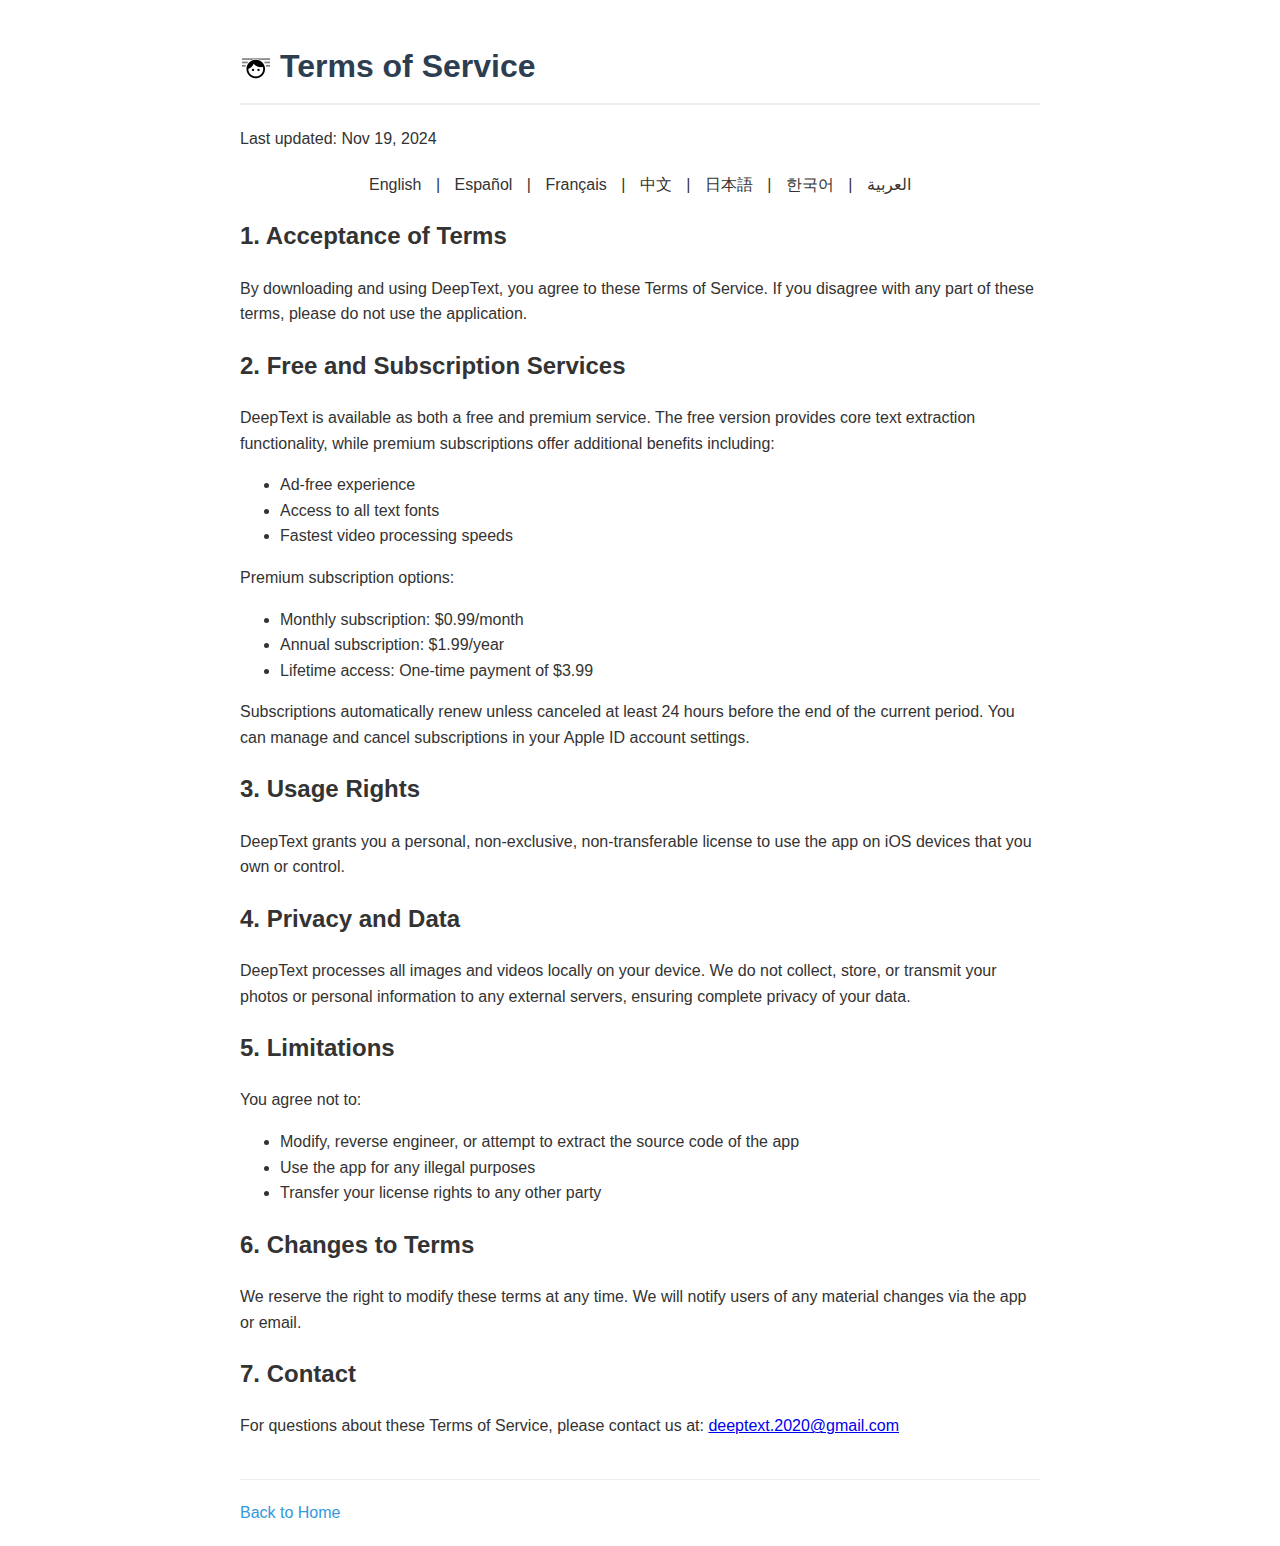
==== terms.html @ c1bb79d7 "fc" ====
<!DOCTYPE html>
<html lang="en">
<head>
    <meta charset="UTF-8">
    <meta name="viewport" content="width=device-width, initial-scale=1.0">
    <title>DeepText - Terms of Service</title>
    <link rel="icon" type="image/png" href="icon.png">
    <link rel="stylesheet" href="styles.css">
</head>
<body>
    <div class="container">
        <h1><img src="icon.png" alt="DeepText Icon" class="app-icon">Terms of Service</h1>
        <p>Last updated: Nov 19, 2024</p>

        <div class="language-links">
            <a href="#en" onclick="changeLanguage('en')">English</a> |
            <a href="#es" onclick="changeLanguage('es')">Español</a> |
            <a href="#fr" onclick="changeLanguage('fr')">Français</a> |
            <a href="#zh" onclick="changeLanguage('zh')">中文</a> |
            <a href="#ja" onclick="changeLanguage('ja')">日本語</a> |
            <a href="#ko" onclick="changeLanguage('ko')">한국어</a> |
            <a href="#ar" onclick="changeLanguage('ar')">العربية</a>
        </div>

        <!-- English content -->
        <div class="content" id="content-en">
            <h2>1. Acceptance of Terms</h2>
            <p>By downloading and using DeepText, you agree to these Terms of Service. If you disagree with any part of these terms, please do not use the application.</p>

            <h2>2. Free and Subscription Services</h2>
            <p>DeepText is available as both a free and premium service. The free version provides core text extraction functionality, while premium subscriptions offer additional benefits including:</p>
            <ul>
                <li>Ad-free experience</li>
                <li>Access to all text fonts</li>
                <li>Fastest video processing speeds</li>
            </ul>
            
            <p>Premium subscription options:</p>
            <ul>
                <li>Monthly subscription: $0.99/month</li>
                <li>Annual subscription: $1.99/year</li>
                <li>Lifetime access: One-time payment of $3.99</li>
            </ul>
            <p>Subscriptions automatically renew unless canceled at least 24 hours before the end of the current period. You can manage and cancel subscriptions in your Apple ID account settings.</p>

            <h2>3. Usage Rights</h2>
            <p>DeepText grants you a personal, non-exclusive, non-transferable license to use the app on iOS devices that you own or control.</p>

            <h2>4. Privacy and Data</h2>
            <p>DeepText processes all images and videos locally on your device. We do not collect, store, or transmit your photos or personal information to any external servers, ensuring complete privacy of your data.</p>

            <h2>5. Limitations</h2>
            <p>You agree not to:</p>
            <ul>
                <li>Modify, reverse engineer, or attempt to extract the source code of the app</li>
                <li>Use the app for any illegal purposes</li>
                <li>Transfer your license rights to any other party</li>
            </ul>

            <h2>6. Changes to Terms</h2>
            <p>We reserve the right to modify these terms at any time. We will notify users of any material changes via the app or email.</p>

            <h2>7. Contact</h2>
            <p>For questions about these Terms of Service, please contact us at: <a href="mailto:deeptext.2020@gmail.com">deeptext.2020@gmail.com</a></p>
        </div>

        <!-- Spanish content -->
        <div class="content" id="content-es" style="display: none">
            <h2>1. Aceptación de Términos</h2>
            <p>Al descargar y usar DeepText, aceptas estos Términos de Servicio. Si no estás de acuerdo con alguna parte de estos términos, por favor no uses la aplicación.</p>

            <h2>2. Servicios Gratuitos y de Suscripción</h2>
            <p>DeepText está disponible tanto como servicio gratuito como premium. La versión gratuita proporciona funcionalidad básica de extracción de texto, mientras que las suscripciones premium ofrecen beneficios adicionales que incluyen:</p>
            <ul>
                <li>Experiencia sin publicidad</li>
                <li>Acceso a todas las fuentes de texto</li>
                <li>Velocidades más rápidas de procesamiento de video</li>
            </ul>
            
            <p>Opciones de suscripción premium:</p>
            <ul>
                <li>Suscripción mensual: $0.99/mes</li>
                <li>Suscripción anual: $1.99/año</li>
                <li>Acceso de por vida: Pago único de $3.99</li>
            </ul>
            <p>Las suscripciones se renuevan automáticamente a menos que se cancelen al menos 24 horas antes del final del período actual. Puedes gestionar y cancelar las suscripciones en la configuración de tu cuenta de Apple ID.</p>

            <h2>3. Derechos de Uso</h2>
            <p>DeepText te otorga una licencia personal, no exclusiva e intransferible para usar la aplicación en dispositivos iOS que poseas o controles.</p>

            <h2>4. Privacidad y Datos</h2>
            <p>DeepText procesa todas las imágenes y videos localmente en tu dispositivo. No recopilamos, almacenamos ni transmitimos tus fotos o información personal a ningún servidor externo, garantizando la privacidad total de tus datos.</p>

            <h2>5. Limitaciones</h2>
            <p>Aceptas no:</p>
            <ul>
                <li>Modificar, realizar ingeniería inversa o intentar extraer el código fuente de la aplicación</li>
                <li>Usar la aplicación para fines ilegales</li>
                <li>Transferir tus derechos de licencia a terceros</li>
            </ul>

            <h2>6. Cambios en los Términos</h2>
            <p>Nos reservamos el derecho de modificar estos términos en cualquier momento. Notificaremos a los usuarios sobre cualquier cambio importante a través de la aplicación o correo electrónico.</p>

            <h2>7. Contacto</h2>
            <p>Para preguntas sobre estos Términos de Servicio, contáctanos en: <a href="mailto:deeptext.2020@gmail.com">deeptext.2020@gmail.com</a></p>
        </div>

        <!-- French content -->
        <div class="content" id="content-fr" style="display: none">
            <h2>1. Acceptation des Conditions</h2>
            <p>En téléchargeant et en utilisant DeepText, vous acceptez ces Conditions d'Utilisation. Si vous n'êtes pas d'accord avec une partie de ces conditions, veuillez ne pas utiliser l'application.</p>

            <h2>2. Services Gratuits et Abonnements</h2>
            <p>DeepText est disponible en version gratuite et premium. La version gratuite offre des fonctionnalités de base d'extraction de texte, tandis que les abonnements premium offrent des avantages supplémentaires, notamment :</p>
            <ul>
                <li>Expérience sans publicité</li>
                <li>Accès à toutes les polices de texte</li>
                <li>Vitesses de traitement vidéo les plus rapides</li>
            </ul>
            
            <p>Options d'abonnement premium :</p>
            <ul>
                <li>Abonnement mensuel : 0,99$/mois</li>
                <li>Abonnement annuel : 1,99$/an</li>
                <li>Accès à vie : Paiement unique de 3,99$</li>
            </ul>
            <p>Les abonnements se renouvellent automatiquement sauf annulation au moins 24 heures avant la fin de la période en cours. Vous pouvez gérer et annuler les abonnements dans les paramètres de votre compte Apple ID.</p>

            <h2>3. Droits d'Utilisation</h2>
            <p>DeepText vous accorde une licence personnelle, non exclusive et non transférable pour utiliser l'application sur les appareils iOS que vous possédez ou contrôlez.</p>

            <h2>4. Confidentialité et Données</h2>
            <p>DeepText traite toutes les images et vidéos localement sur votre appareil. Nous ne collectons, ne stockons ni ne transmettons vos photos ou informations personnelles à des serveurs externes, garantissant ainsi la confidentialité totale de vos données.</p>

            <h2>5. Limitations</h2>
            <p>Vous acceptez de ne pas :</p>
            <ul>
                <li>Modifier, faire de l'ingénierie inverse ou tenter d'extraire le code source de l'application</li>
                <li>Utiliser l'application à des fins illégales</li>
                <li>Transférer vos droits de licence à un tiers</li>
            </ul>

            <h2>6. Modifications des Conditions</h2>
            <p>Nous nous réservons le droit de modifier ces conditions à tout moment. Nous informerons les utilisateurs de tout changement important via l'application ou par email.</p>

            <h2>7. Contact</h2>
            <p>Pour toute question concernant ces Conditions d'Utilisation, veuillez nous contacter à : <a href="mailto:deeptext.2020@gmail.com">deeptext.2020@gmail.com</a></p>
        </div>

        <!-- Chinese content -->
        <div class="content" id="content-zh" style="display: none">
            <h2>1. 条款接受</h2>
            <p>下载并使用DeepText即表示您同意这些服务条款。如果您不同意这些条款的任何部分，请不要使用本应用程序。</p>

            <h2>2. 免费和订阅服务</h2>
            <p>DeepText提供免费和高级服务。免费版本提供核心文本提取功能，而高级订阅则提供额外优势，包括：</p>
            <ul>
                <li>无广告体验</li>
                <li>访问所有文本字体</li>
                <li>最快的视频处理速度</li>
            </ul>
            
            <p>高级订阅选项：</p>
            <ul>
                <li>月度订阅：$0.99/月</li>
                <li>年度订阅：$1.99/年</li>
                <li>终身访问：一次性支付$3.99</li>
            </ul>
            <p>订阅会自动续订，除非在当前期限结束前至少24小时取消。您可以在Apple ID账户设置中管理和取消订阅。</p>

            <h2>3. 使用权限</h2>
            <p>DeepText授予您个人的、非独占的、不可转让的许可，以在您拥有或控制的iOS设备上使用该应用程序。</p>

            <h2>4. 隐私和数据</h2>
            <p>DeepText在您的设备上本地处理所有图像和视频。我们不会收集、存储或传输您的照片或个人信息到任何���部服务器，确保您的数据完全私密。</p>

            <h2>5. 限制</h2>
            <p>您同意不会：</p>
            <ul>
                <li>修改、反向工程或试图提取应用程序的源代码</li>
                <li>将应用程序用于任何非法目的</li>
                <li>将您的许可权转让给任何其他方</li>
            </ul>

            <h2>6. 条款变更</h2>
            <p>我们保留随时修改这些条款的权利。我们将通过应用程序或电子邮件通知用户任何重大变更。</p>

            <h2>7. 联系方式</h2>
            <p>如对这些服务条款有任何疑问，请联系我们：<a href="mailto:deeptext.2020@gmail.com">deeptext.2020@gmail.com</a></p>
        </div>

        <!-- Japanese content -->
        <div class="content" id="content-ja" style="display: none">
            <h2>1. 利用規約の同意</h2>
            <p>DeepTextをダウンロードし使用することで、これらの利用規約に同意したことになります。これらの規約のいずれかの部分に同意できない場合は、アプリケーションを使用しないでください。</p>

            <h2>2. 無料サービスとサブスクリプション</h2>
            <p>DeepTextは無料版とプレミアムサービスの両方で利用可能です。無料版は基本的なテキスト抽出機能を提供し、プレミアムサブスクリプションでは以下の追加特典が含まれます：</p>
            <ul>
                <li>広告なしの体験</li>
                <li>すべてのテキストフォントへのアクセス</li>
                <li>最速の動画処理速度</li>
            </ul>
            
            <p>プレミアムサブスクリプションのオプション：</p>
            <ul>
                <li>月額サブスクリプション：$0.99/月</li>
                <li>年間サブスクリプション：$1.99/年</li>
                <li>永久アクセス：一括支払い$3.99</li>
            </ul>
            <p>サブスクリプションは、現在の期間が終了する24時間前までにキャンセルしない限り、自動的に更新されます。Apple IDアカウント設定でサブスクリプションの管理とキャンセルが可能です。</p>

            <h2>3. 使用権</h2>
            <p>DeepTextは、お客様が所有または管理するiOSデバイスでアプリを使用するための個人的、非独占的、譲渡不可のライセンスを付与します。</p>

            <h2>4. プライバシーとデータ</h2>
            <p>DeepTextはすべての画像と動画をお客様のデバイス上でローカルに処理します。写真や個人情報を外部サーバーに収集、保存、送信することはなく、データの完全なプライバシーを保証します。</p>

            <h2>5. 制限事項</h2>
            <p>以下の行為を行わないことに同意していただきます：</p>
            <ul>
                <li>アプリケーションの改変、リバースエンジニアリング、ソースコードの抽出の試み</li>
                <li>アプリケーションの違法目的での使用</li>
                <li>ライセンス権の第三者への譲渡</li>
            </ul>

            <h2>6. 規約の変更</h2>
            <p>当社は、これらの規約をいつでも変更する権利を留保します。重要な変更がある場合は、アプリケーションまたはメールで通知します。</p>

            <h2>7. お問い合わせ</h2>
            <p>これらの利用規約に関するご質問は、以下までお問い合わせください：<a href="mailto:deeptext.2020@gmail.com">deeptext.2020@gmail.com</a></p>
        </div>

        <!-- Korean content -->
        <div class="content" id="content-ko" style="display: none">
            <h2>1. 이용약관 동의</h2>
            <p>DeepText를 다운로드하고 사용함으로써 귀하는 이 이용약관에 동의하게 됩니다. 이 약관의 어떤 부분에 동의하지 않으시면 애플리케이션을 사용하지 마십시오.</p>

            <h2>2. 무료 및 구독 서비스</h2>
            <p>DeepText는 무료 및 프리미엄 서비스로 제공됩니다. 무료 버전은 핵심 텍스트 추출 기능을 제공하며, 프리미엄 구독은 다음과 같은 추가 혜택을 제공합니다:</p>
            <ul>
                <li>광고 없는 경험</li>
                <li>모든 텍스트 폰트 접근</li>
                <li>가장 빠른 비디오 처리 속도</li>
            </ul>
            
            <p>프리미엄 구독 옵션:</p>
            <ul>
                <li>월간 구독: $0.99/월</li>
                <li>연간 구독: $1.99/년</li>
                <li>평생 이용권: 일회성 결제 $3.99</li>
            </ul>
            <p>구독은 현재 기간이 종료되기 24시간 전까지 취소하지 않으면 자동으로 갱신됩니다. Apple ID 계정 설정에서 구독을 관리하고 취소할 수 있습니다.</p>

            <h2>3. 사용 권한</h2>
            <p>DeepText는 귀하가 소유하거나 제어하는 iOS 기기에서 앱을 사용할 수 있는 개인적, 비독점적, 양도 불가능한 라이선스를 부여합니다.</p>

            <h2>4. 개인정보 보호 및 데이터</h2>
            <p>DeepText는 모든 이미지와 비디오를 귀하의 기기에서 로컬로 처리합니다. 당사는 귀하의 사진이나 개인정보를 외부 서버에 수집, 저장 또는 전송하지 않아 데이터의 완전한 프라이버시를 보장합니다.</p>

            <h2>5. 제한사항</h2>
            <p>귀하는 다음 사항에 동의합니다:</p>
            <ul>
                <li>앱을 수정하거나, 리버스 엔지니어링하거나, 소스 코드를 추출하려 시도하지 않음</li>
                <li>앱을 불법적인 목적으로 사용하지 않음</li>
                <li>라이선스 권한을 다른 당사자에게 양도하지 않음</li>
            </ul>

            <h2>6. 약관 변경</h2>
            <p>당사는 언제든지 이 약관을 수정할 권리를 보유합니다. 중요한 변경사항이 있을 경우 앱이나 이메일을 통해 사용자에게 통지할 것입니다.</p>

            <h2>7. 연락처</h2>
            <p>이 이용약관에 대한 문의사항은 다음 주소로 연락해 주십시오: <a href="mailto:deeptext.2020@gmail.com">deeptext.2020@gmail.com</a></p>
        </div>

        <!-- Arabic content -->
        <div class="content" id="content-ar" style="display: none" dir="rtl">
            <h2>1. قبول الشروط</h2>
            <p>بتنزيل واستخدام DeepText، فإنك توافق على شروط الخدمة هذه. إذا كنت لا توافق على أي جزء من هذه الشروط، فيرجى عدم استخدام التطبيق.</p>

            <h2>2. الخدمات المجانية والاشتراكات</h2>
            <p>يتوفر DeepText كخدمة مجانية وخدمة مميزة. يوفر الإصدار المجاني وظائف استخراج النصوص الأساسية، بينما توفر الاشتراكات المميزة مزايا إضافية تشمل:</p>
            <ul>
                <li>تجربة خالية من الإعلانات</li>
                <li>الوصول إلى جميع خطوط النصوص</li>
                <li>أسرع سرعات معالجة للفيديو</li>
            </ul>
            
            <p>خيارات الاشتراك المميز:</p>
            <ul>
                <li>اشتراك شهري: 0.99 دولار/شهر</li>
                <li>اشتراك سنوي: 1.99 دولار/سنة</li>
                <li>وصول مدى الحياة: دفعة واحدة 3.99 دولار</li>
            </ul>
            <p>تتجدد الاشتراكات تلقائياً ما لم يتم إلغاؤها قبل 24 ساعة على الأقل من نهاية الفترة الحالية. يمكنك إدارة وإلغاء الاشتراكات في إعدادات حساب Apple ID الخاص بك.</p>

            <h2>3. حقوق الاستخدام</h2>
            <p>يمنحك DeepText ترخيصاً شخصياً وغير حصري وغير قابل للتحويل لاستخدام التطبيق على أجهزة iOS التي تملكها أو تتحكم بها.</p>

            <h2>4. الخصوصية والبيانات</h2>
            <p>يعالج DeepText جميع الصور ومقاطع الفيديو محلياً على جهازك. نحن لا نجمع أو نخزن أو ننقل صورك أو معلوماتك الشخصية إلى أي خوادم خارجية، مما يضمن خصوصية كاملة لبياناتك.</p>

            <h2>5. القيود</h2>
            <p>أنت توافق على عدم:</p>
            <ul>
                <li>تعديل أو إجراء هندسة عكسية أو محاولة استخراج شفرة المصدر للتطبيق</li>
                <li>استخدام التطبيق لأي أغراض غير قانونية</li>
                <li>نقل حقوق الترخيص الخاصة بك إلى أي طرف آخر</li>
            </ul>

            <h2>6. التغييرات في الشروط</h2>
            <p>نحتفظ بالحق في تعديل هذه الشروط في أي وقت. سنقوم بإخطار المستخدمين بأي تغييرات جوهرية عبر التطبيق أو البريد الإلكتروني.</p>

            <h2>7. الاتصال</h2>
            <p>للأسئلة حول شروط الخدمة هذه، يرجى الاتصال بنا على: <a href="mailto:deeptext.2020@gmail.com">deeptext.2020@gmail.com</a></p>
        </div>
        
        <footer>
            <a href="index.html">Back to Home</a>
        </footer>
    </div>

    <script>
        function changeLanguage(lang) {
            const contents = document.querySelectorAll('[id^="content-"]');
            contents.forEach(content => {
                content.style.display = 'none';
            });
            document.getElementById(`content-${lang}`).style.display = 'block';
        }
    </script>
</body>
</html>
---- styles.css ----
body {
    font-family: -apple-system, BlinkMacSystemFont, 'Segoe UI', Roboto, Oxygen, Ubuntu, Cantarell, sans-serif;
    line-height: 1.6;
    margin: 0;
    padding: 0;
    color: #333;
}

.container {
    max-width: 800px;
    margin: 0 auto;
    padding: 20px;
}

h1 {
    color: #2c3e50;
    border-bottom: 2px solid #eee;
    padding-bottom: 10px;
}

nav {
    margin: 20px 0;
}

nav a {
    display: inline-block;
    padding: 10px 20px;
    margin-right: 10px;
    background-color: #3498db;
    color: white;
    text-decoration: none;
    border-radius: 5px;
}

nav a:hover {
    background-color: #2980b9;
}

.content {
    margin: 20px 0;
}

footer {
    margin-top: 40px;
    padding-top: 20px;
    border-top: 1px solid #eee;
}

footer a {
    color: #3498db;
    text-decoration: none;
}

footer a:hover {
    text-decoration: underline;
}

.app-icon {
    height: 1em;  /* matches the current text height */
    width: auto;
    vertical-align: middle;
    margin-right: 0.5rem;
}

.language-selector {
    margin: 20px 0;
    text-align: center;
}

.language-selector select {
    padding: 8px 16px;
    font-size: 16px;
    border-radius: 4px;
    border: 1px solid #ccc;
}

[dir="rtl"] {
    text-align: right;
}

.language-links {
    margin: 20px 0;
    text-align: center;
}

.language-links a {
    text-decoration: none;
    padding: 5px 10px;
    color: #333;
}

.language-links a:hover {
    text-decoration: underline;
}
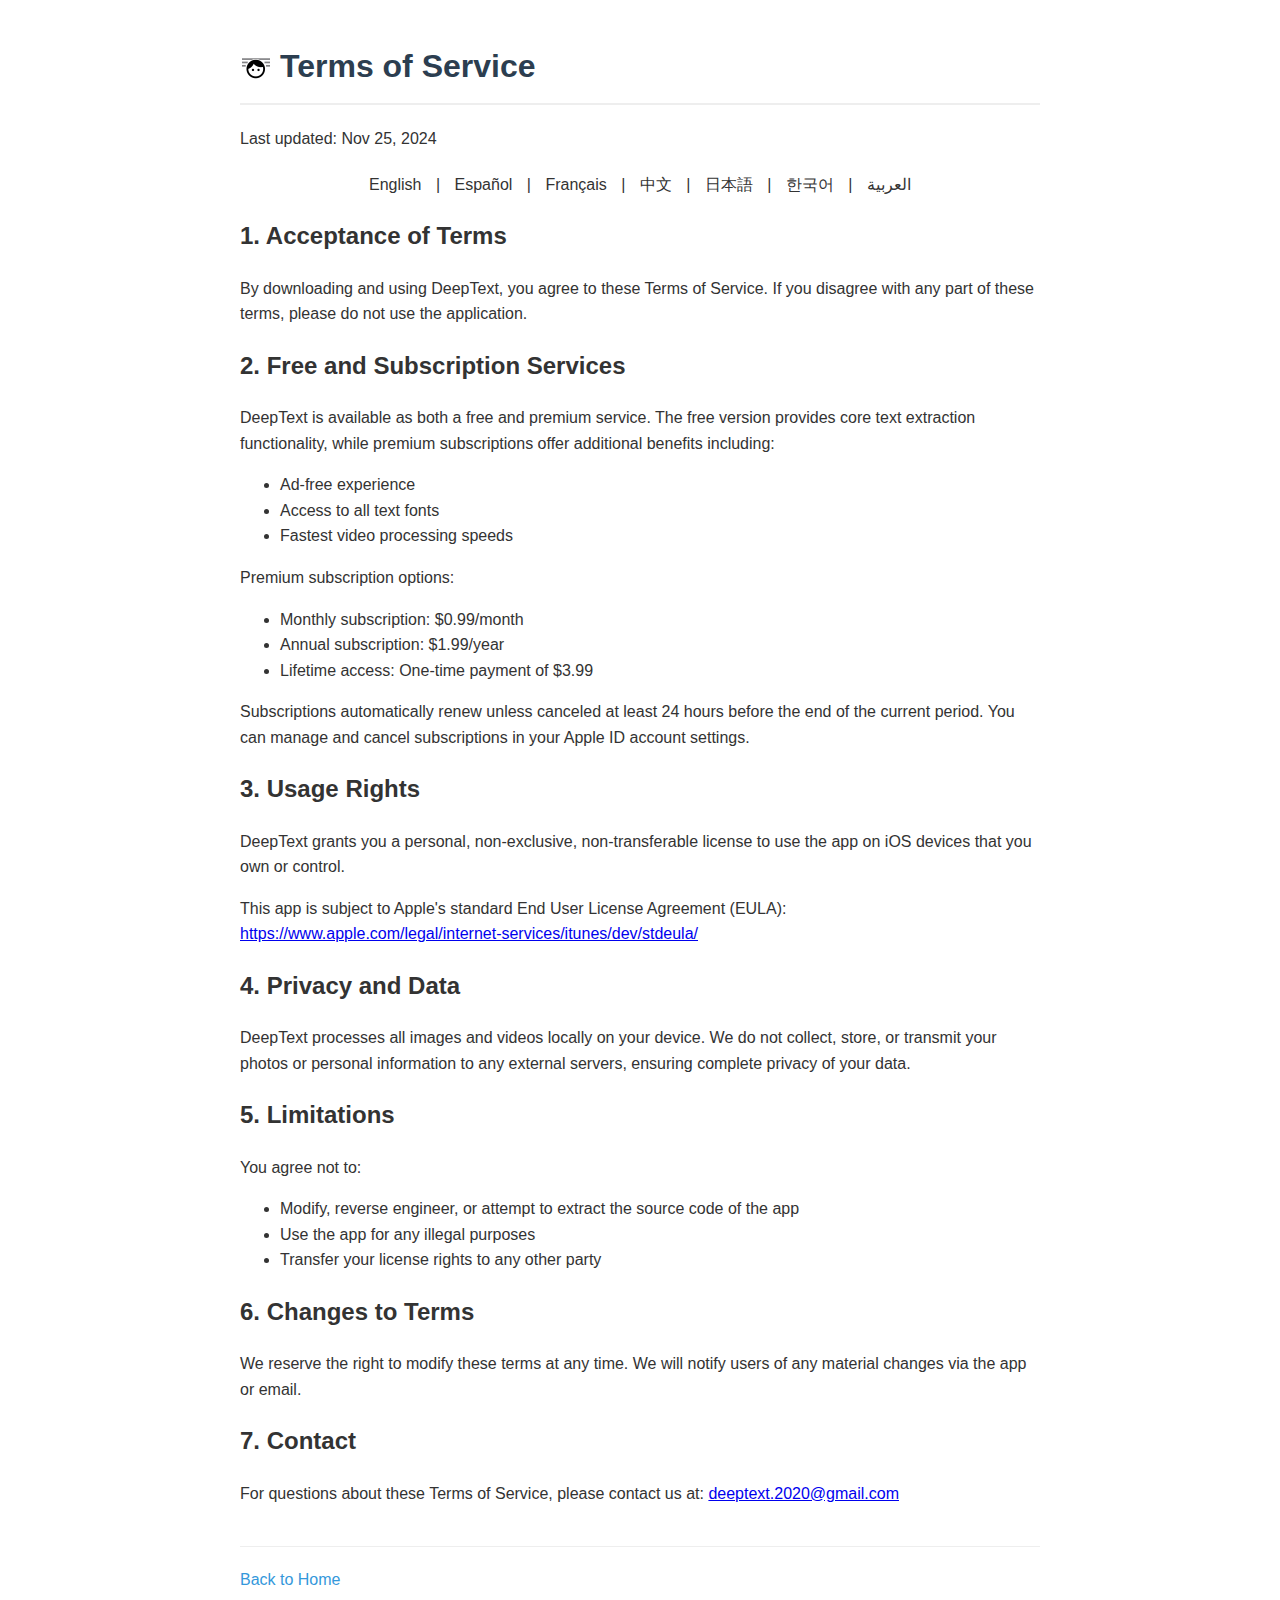
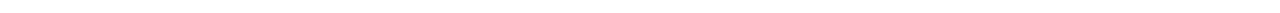
==== commit 4aefdf4d: "terms" ====
--- a/terms.html
+++ b/terms.html
@@ -10,7 +10,7 @@
 <body>
     <div class="container">
         <h1><img src="icon.png" alt="DeepText Icon" class="app-icon">Terms of Service</h1>
-        <p>Last updated: Nov 19, 2024</p>
+        <p>Last updated: Nov 25, 2024</p>
 
         <div class="language-links">
             <a href="#en" onclick="changeLanguage('en')">English</a> |
@@ -45,6 +45,7 @@
 
             <h2>3. Usage Rights</h2>
             <p>DeepText grants you a personal, non-exclusive, non-transferable license to use the app on iOS devices that you own or control.</p>
+            <p>This app is subject to Apple's standard End User License Agreement (EULA): <a href="https://www.apple.com/legal/internet-services/itunes/dev/stdeula/">https://www.apple.com/legal/internet-services/itunes/dev/stdeula/</a></p>
 
             <h2>4. Privacy and Data</h2>
             <p>DeepText processes all images and videos locally on your device. We do not collect, store, or transmit your photos or personal information to any external servers, ensuring complete privacy of your data.</p>
@@ -87,6 +88,7 @@
 
             <h2>3. Derechos de Uso</h2>
             <p>DeepText te otorga una licencia personal, no exclusiva e intransferible para usar la aplicación en dispositivos iOS que poseas o controles.</p>
+            <p>Esta aplicación está sujeta al Acuerdo de Licencia de Usuario Final (EULA) estándar de Apple: <a href="https://www.apple.com/legal/internet-services/itunes/dev/stdeula/">https://www.apple.com/legal/internet-services/itunes/dev/stdeula/</a></p>
 
             <h2>4. Privacidad y Datos</h2>
             <p>DeepText procesa todas las imágenes y videos localmente en tu dispositivo. No recopilamos, almacenamos ni transmitimos tus fotos o información personal a ningún servidor externo, garantizando la privacidad total de tus datos.</p>
@@ -129,6 +131,7 @@
 
             <h2>3. Droits d'Utilisation</h2>
             <p>DeepText vous accorde une licence personnelle, non exclusive et non transférable pour utiliser l'application sur les appareils iOS que vous possédez ou contrôlez.</p>
+            <p>Cette application est soumise au Contrat de Licence Utilisateur Final (CLUF) standard d'Apple : <a href="https://www.apple.com/legal/internet-services/itunes/dev/stdeula/">https://www.apple.com/legal/internet-services/itunes/dev/stdeula/</a></p>
 
             <h2>4. Confidentialité et Données</h2>
             <p>DeepText traite toutes les images et vidéos localement sur votre appareil. Nous ne collectons, ne stockons ni ne transmettons vos photos ou informations personnelles à des serveurs externes, garantissant ainsi la confidentialité totale de vos données.</p>
@@ -171,9 +174,10 @@
 
             <h2>3. 使用权限</h2>
             <p>DeepText授予您个人的、非独占的、不可转让的许可，以在您拥有或控制的iOS设备上使用该应用程序。</p>
+            <p>本应用程序受Apple标准最终用户许可协议（EULA）约束：<a href="https://www.apple.com/legal/internet-services/itunes/dev/stdeula/">https://www.apple.com/legal/internet-services/itunes/dev/stdeula/</a></p>
 
             <h2>4. 隐私和数据</h2>
-            <p>DeepText在您的设备上本地处理所有图像和视频。我们不会收集、存储或传输您的照片或个人信息到任何���部服务器，确保您的数据完全私密。</p>
+            <p>DeepText在您的设备上本地处理所有图像和视频。我们不会收集、存储或传输您的照片或个人信息到任何部服务器，确保您的数据完全私密。</p>
 
             <h2>5. 限制</h2>
             <p>您同意不会：</p>
@@ -213,6 +217,7 @@
 
             <h2>3. 使用権</h2>
             <p>DeepTextは、お客様が所有または管理するiOSデバイスでアプリを使用するための個人的、非独占的、譲渡不可のライセンスを付与します。</p>
+            <p>本アプリケーションはAppleの標準エンドユーザーライセンス契約（EULA）に従います：<a href="https://www.apple.com/legal/internet-services/itunes/dev/stdeula/">https://www.apple.com/legal/internet-services/itunes/dev/stdeula/</a></p>
 
             <h2>4. プライバシーとデータ</h2>
             <p>DeepTextはすべての画像と動画をお客様のデバイス上でローカルに処理します。写真や個人情報を外部サーバーに収集、保存、送信することはなく、データの完全なプライバシーを保証します。</p>
@@ -255,6 +260,7 @@
 
             <h2>3. 사용 권한</h2>
             <p>DeepText는 귀하가 소유하거나 제어하는 iOS 기기에서 앱을 사용할 수 있는 개인적, 비독점적, 양도 불가능한 라이선스를 부여합니다.</p>
+            <p>이 앱은 Apple의 표준 최종 사용자 라이선스 계약(EULA)의 적용을 받습니다: <a href="https://www.apple.com/legal/internet-services/itunes/dev/stdeula/">https://www.apple.com/legal/internet-services/itunes/dev/stdeula/</a></p>
 
             <h2>4. 개인정보 보호 및 데이터</h2>
             <p>DeepText는 모든 이미지와 비디오를 귀하의 기기에서 로컬로 처리합니다. 당사는 귀하의 사진이나 개인정보를 외부 서버에 수집, 저장 또는 전송하지 않아 데이터의 완전한 프라이버시를 보장합니다.</p>
@@ -297,6 +303,7 @@
 
             <h2>3. حقوق الاستخدام</h2>
             <p>يمنحك DeepText ترخيصاً شخصياً وغير حصري وغير قابل للتحويل لاستخدام التطبيق على أجهزة iOS التي تملكها أو تتحكم بها.</p>
+            <p>يخضع هذا التطبيق لاتفاقية ترخيص المستخدم النهائي القياسية (EULA) من Apple: <a href="https://www.apple.com/legal/internet-services/itunes/dev/stdeula/">https://www.apple.com/legal/internet-services/itunes/dev/stdeula/</a></p>
 
             <h2>4. الخصوصية والبيانات</h2>
             <p>يعالج DeepText جميع الصور ومقاطع الفيديو محلياً على جهازك. نحن لا نجمع أو نخزن أو ننقل صورك أو معلوماتك الشخصية إلى أي خوادم خارجية، مما يضمن خصوصية كاملة لبياناتك.</p>
--- a/styles.css
+++ b/styles.css
@@ -91,4 +91,136 @@
 
 .language-links a:hover {
     text-decoration: underline;
+}
+
+.hero {
+    text-align: center;
+    margin: 40px 0;
+}
+
+.hero h2 {
+    font-size: 2.5em;
+    color: #2c3e50;
+    margin-bottom: 20px;
+}
+
+.tagline {
+    font-size: 1.2em;
+    color: #666;
+    margin-bottom: 40px;
+}
+
+.demo-section {
+    margin: 40px 0;
+    text-align: center;
+}
+
+.demo-preview {
+    max-width: 800px;
+    margin: 0 auto;
+}
+
+.preview-image {
+    width: 100%;
+    height: auto;
+    border-radius: 12px;
+    box-shadow: 0 4px 12px rgba(0, 0, 0, 0.1);
+}
+
+.demo-preview p {
+    color: #666;
+    font-size: 1.1em;
+    margin-top: 1rem;
+}
+
+.features {
+    background: #f8f9fa;
+    padding: 30px;
+    border-radius: 12px;
+    margin: 40px 0;
+}
+
+.features h3 {
+    color: #2c3e50;
+    margin-bottom: 20px;
+}
+
+.features ul {
+    list-style: none;
+    padding: 0;
+}
+
+.features li {
+    margin: 15px 0;
+    font-size: 1.1em;
+}
+
+.cta {
+    text-align: center;
+    margin: 40px 0;
+}
+
+.app-store-button {
+    display: inline-block;
+    background: #000;
+    color: white;
+    padding: 15px 30px;
+    border-radius: 25px;
+    text-decoration: none;
+    font-weight: bold;
+    font-size: 1.2em;
+}
+
+.app-store-button:hover {
+    background: #333;
+}
+
+.legal-nav {
+    margin-top: 2rem;
+    padding: 1rem 0;
+    text-align: center;
+    opacity: 0.8;
+    transition: opacity 0.2s ease;
+}
+
+.legal-nav:hover {
+    opacity: 1;
+}
+
+.legal-nav a {
+    color: #fff;
+    text-decoration: none;
+    font-size: 0.9rem;
+    transition: color 0.2s ease;
+}
+
+.legal-nav a:hover {
+    color: #fff;
+    text-decoration: underline;
+}
+
+.legal-nav-separator {
+    color: #fff;
+    margin: 0 0.75rem;
+    opacity: 0.5;
+}
+
+.feedback {
+    text-align: center;
+    margin: 2rem 0;
+    padding: 1rem;
+}
+
+.feedback p {
+    margin-bottom: 0.5rem;
+    color: #666;
+}
+
+.feedback-link {
+    color: #007AFF;
+    text-decoration: none;
+}
+
+.feedback-link:hover {
+    text-decoration: underline;
 } 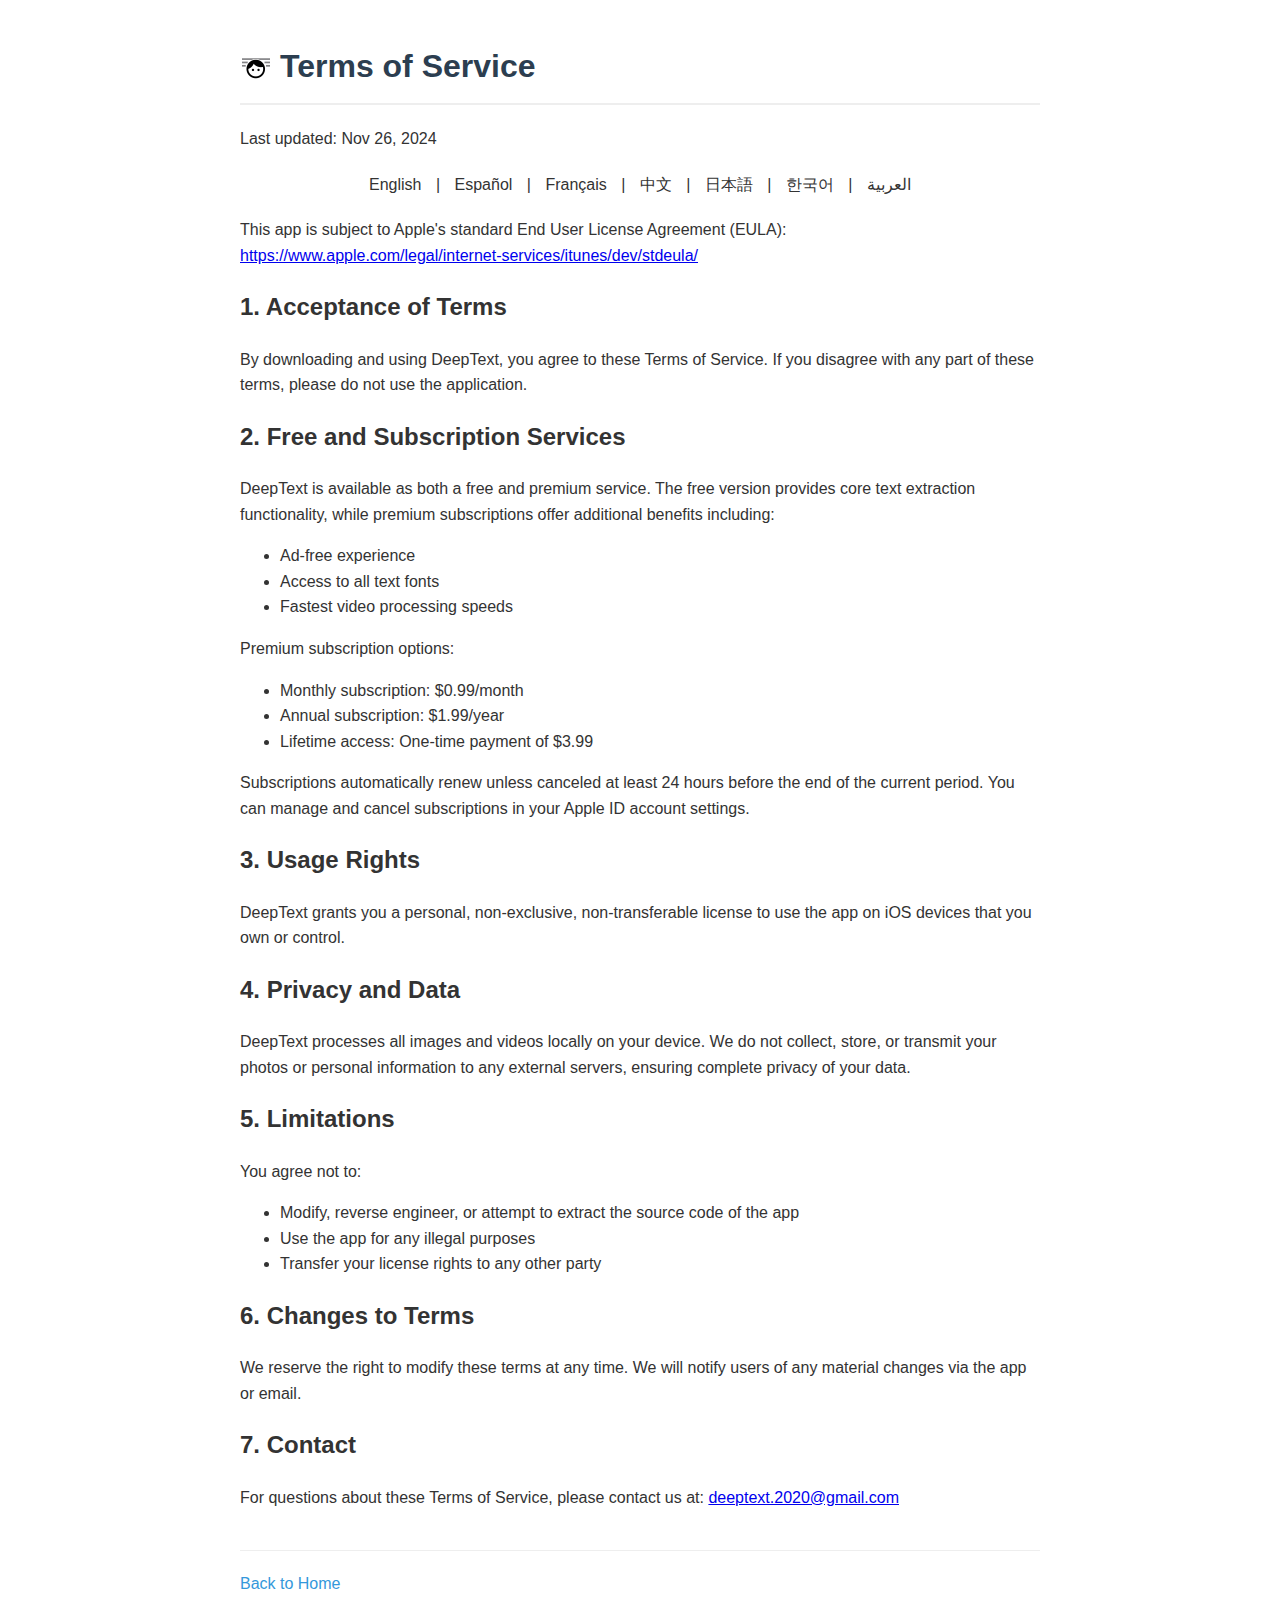
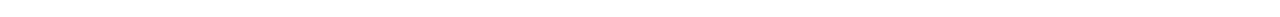
==== commit 14a56ec0: "eula" ====
--- a/terms.html
+++ b/terms.html
@@ -10,7 +10,7 @@
 <body>
     <div class="container">
         <h1><img src="icon.png" alt="DeepText Icon" class="app-icon">Terms of Service</h1>
-        <p>Last updated: Nov 25, 2024</p>
+        <p>Last updated: Nov 26, 2024</p>
 
         <div class="language-links">
             <a href="#en" onclick="changeLanguage('en')">English</a> |
@@ -24,6 +24,8 @@
 
         <!-- English content -->
         <div class="content" id="content-en">
+            <p>This app is subject to Apple's standard End User License Agreement (EULA): <a href="https://www.apple.com/legal/internet-services/itunes/dev/stdeula/">https://www.apple.com/legal/internet-services/itunes/dev/stdeula/</a></p>
+            
             <h2>1. Acceptance of Terms</h2>
             <p>By downloading and using DeepText, you agree to these Terms of Service. If you disagree with any part of these terms, please do not use the application.</p>
 
@@ -45,7 +47,6 @@
 
             <h2>3. Usage Rights</h2>
             <p>DeepText grants you a personal, non-exclusive, non-transferable license to use the app on iOS devices that you own or control.</p>
-            <p>This app is subject to Apple's standard End User License Agreement (EULA): <a href="https://www.apple.com/legal/internet-services/itunes/dev/stdeula/">https://www.apple.com/legal/internet-services/itunes/dev/stdeula/</a></p>
 
             <h2>4. Privacy and Data</h2>
             <p>DeepText processes all images and videos locally on your device. We do not collect, store, or transmit your photos or personal information to any external servers, ensuring complete privacy of your data.</p>
@@ -67,6 +68,8 @@
 
         <!-- Spanish content -->
         <div class="content" id="content-es" style="display: none">
+            <p>Esta aplicación está sujeta al Acuerdo de Licencia de Usuario Final (EULA) estándar de Apple: <a href="https://www.apple.com/legal/internet-services/itunes/dev/stdeula/">https://www.apple.com/legal/internet-services/itunes/dev/stdeula/</a></p>
+            
             <h2>1. Aceptación de Términos</h2>
             <p>Al descargar y usar DeepText, aceptas estos Términos de Servicio. Si no estás de acuerdo con alguna parte de estos términos, por favor no uses la aplicación.</p>
 
@@ -88,7 +91,6 @@
 
             <h2>3. Derechos de Uso</h2>
             <p>DeepText te otorga una licencia personal, no exclusiva e intransferible para usar la aplicación en dispositivos iOS que poseas o controles.</p>
-            <p>Esta aplicación está sujeta al Acuerdo de Licencia de Usuario Final (EULA) estándar de Apple: <a href="https://www.apple.com/legal/internet-services/itunes/dev/stdeula/">https://www.apple.com/legal/internet-services/itunes/dev/stdeula/</a></p>
 
             <h2>4. Privacidad y Datos</h2>
             <p>DeepText procesa todas las imágenes y videos localmente en tu dispositivo. No recopilamos, almacenamos ni transmitimos tus fotos o información personal a ningún servidor externo, garantizando la privacidad total de tus datos.</p>
@@ -110,6 +112,8 @@
 
         <!-- French content -->
         <div class="content" id="content-fr" style="display: none">
+            <p>Cette application est soumise au Contrat de Licence Utilisateur Final (CLUF) standard d'Apple : <a href="https://www.apple.com/legal/internet-services/itunes/dev/stdeula/">https://www.apple.com/legal/internet-services/itunes/dev/stdeula/</a></p>
+            
             <h2>1. Acceptation des Conditions</h2>
             <p>En téléchargeant et en utilisant DeepText, vous acceptez ces Conditions d'Utilisation. Si vous n'êtes pas d'accord avec une partie de ces conditions, veuillez ne pas utiliser l'application.</p>
 
@@ -131,7 +135,6 @@
 
             <h2>3. Droits d'Utilisation</h2>
             <p>DeepText vous accorde une licence personnelle, non exclusive et non transférable pour utiliser l'application sur les appareils iOS que vous possédez ou contrôlez.</p>
-            <p>Cette application est soumise au Contrat de Licence Utilisateur Final (CLUF) standard d'Apple : <a href="https://www.apple.com/legal/internet-services/itunes/dev/stdeula/">https://www.apple.com/legal/internet-services/itunes/dev/stdeula/</a></p>
 
             <h2>4. Confidentialité et Données</h2>
             <p>DeepText traite toutes les images et vidéos localement sur votre appareil. Nous ne collectons, ne stockons ni ne transmettons vos photos ou informations personnelles à des serveurs externes, garantissant ainsi la confidentialité totale de vos données.</p>
@@ -153,6 +156,8 @@
 
         <!-- Chinese content -->
         <div class="content" id="content-zh" style="display: none">
+            <p>本应用程序受Apple标准最终用户许可协议（EULA）约束：<a href="https://www.apple.com/legal/internet-services/itunes/dev/stdeula/">https://www.apple.com/legal/internet-services/itunes/dev/stdeula/</a></p>
+            
             <h2>1. 条款接受</h2>
             <p>下载并使用DeepText即表示您同意这些服务条款。如果您不同意这些条款的任何部分，请不要使用本应用程序。</p>
 
@@ -174,7 +179,6 @@
 
             <h2>3. 使用权限</h2>
             <p>DeepText授予您个人的、非独占的、不可转让的许可，以在您拥有或控制的iOS设备上使用该应用程序。</p>
-            <p>本应用程序受Apple标准最终用户许可协议（EULA）约束：<a href="https://www.apple.com/legal/internet-services/itunes/dev/stdeula/">https://www.apple.com/legal/internet-services/itunes/dev/stdeula/</a></p>
 
             <h2>4. 隐私和数据</h2>
             <p>DeepText在您的设备上本地处理所有图像和视频。我们不会收集、存储或传输您的照片或个人信息到任何部服务器，确保您的数据完全私密。</p>
@@ -196,6 +200,8 @@
 
         <!-- Japanese content -->
         <div class="content" id="content-ja" style="display: none">
+            <p>本アプリケーションはAppleの標準エンドユーザーライセンス契約（EULA）に従います：<a href="https://www.apple.com/legal/internet-services/itunes/dev/stdeula/">https://www.apple.com/legal/internet-services/itunes/dev/stdeula/</a></p>
+            
             <h2>1. 利用規約の同意</h2>
             <p>DeepTextをダウンロードし使用することで、これらの利用規約に同意したことになります。これらの規約のいずれかの部分に同意できない場合は、アプリケーションを使用しないでください。</p>
 
@@ -217,7 +223,6 @@
 
             <h2>3. 使用権</h2>
             <p>DeepTextは、お客様が所有または管理するiOSデバイスでアプリを使用するための個人的、非独占的、譲渡不可のライセンスを付与します。</p>
-            <p>本アプリケーションはAppleの標準エンドユーザーライセンス契約（EULA）に従います：<a href="https://www.apple.com/legal/internet-services/itunes/dev/stdeula/">https://www.apple.com/legal/internet-services/itunes/dev/stdeula/</a></p>
 
             <h2>4. プライバシーとデータ</h2>
             <p>DeepTextはすべての画像と動画をお客様のデバイス上でローカルに処理します。写真や個人情報を外部サーバーに収集、保存、送信することはなく、データの完全なプライバシーを保証します。</p>
@@ -239,6 +244,8 @@
 
         <!-- Korean content -->
         <div class="content" id="content-ko" style="display: none">
+            <p>이 앱은 Apple의 표준 최종 사용자 라이선스 계약(EULA)의 적용을 받습니다: <a href="https://www.apple.com/legal/internet-services/itunes/dev/stdeula/">https://www.apple.com/legal/internet-services/itunes/dev/stdeula/</a></p>
+            
             <h2>1. 이용약관 동의</h2>
             <p>DeepText를 다운로드하고 사용함으로써 귀하는 이 이용약관에 동의하게 됩니다. 이 약관의 어떤 부분에 동의하지 않으시면 애플리케이션을 사용하지 마십시오.</p>
 
@@ -260,7 +267,6 @@
 
             <h2>3. 사용 권한</h2>
             <p>DeepText는 귀하가 소유하거나 제어하는 iOS 기기에서 앱을 사용할 수 있는 개인적, 비독점적, 양도 불가능한 라이선스를 부여합니다.</p>
-            <p>이 앱은 Apple의 표준 최종 사용자 라이선스 계약(EULA)의 적용을 받습니다: <a href="https://www.apple.com/legal/internet-services/itunes/dev/stdeula/">https://www.apple.com/legal/internet-services/itunes/dev/stdeula/</a></p>
 
             <h2>4. 개인정보 보호 및 데이터</h2>
             <p>DeepText는 모든 이미지와 비디오를 귀하의 기기에서 로컬로 처리합니다. 당사는 귀하의 사진이나 개인정보를 외부 서버에 수집, 저장 또는 전송하지 않아 데이터의 완전한 프라이버시를 보장합니다.</p>
@@ -282,6 +288,8 @@
 
         <!-- Arabic content -->
         <div class="content" id="content-ar" style="display: none" dir="rtl">
+            <p>يخضع هذا التطبيق لاتفاقية ترخيص المستخدم النهائي القياسية (EULA) من Apple: <a href="https://www.apple.com/legal/internet-services/itunes/dev/stdeula/">https://www.apple.com/legal/internet-services/itunes/dev/stdeula/</a></p>
+            
             <h2>1. قبول الشروط</h2>
             <p>بتنزيل واستخدام DeepText، فإنك توافق على شروط الخدمة هذه. إذا كنت لا توافق على أي جزء من هذه الشروط، فيرجى عدم استخدام التطبيق.</p>
 
@@ -303,7 +311,6 @@
 
             <h2>3. حقوق الاستخدام</h2>
             <p>يمنحك DeepText ترخيصاً شخصياً وغير حصري وغير قابل للتحويل لاستخدام التطبيق على أجهزة iOS التي تملكها أو تتحكم بها.</p>
-            <p>يخضع هذا التطبيق لاتفاقية ترخيص المستخدم النهائي القياسية (EULA) من Apple: <a href="https://www.apple.com/legal/internet-services/itunes/dev/stdeula/">https://www.apple.com/legal/internet-services/itunes/dev/stdeula/</a></p>
 
             <h2>4. الخصوصية والبيانات</h2>
             <p>يعالج DeepText جميع الصور ومقاطع الفيديو محلياً على جهازك. نحن لا نجمع أو نخزن أو ننقل صورك أو معلوماتك الشخصية إلى أي خوادم خارجية، مما يضمن خصوصية كاملة لبياناتك.</p>
